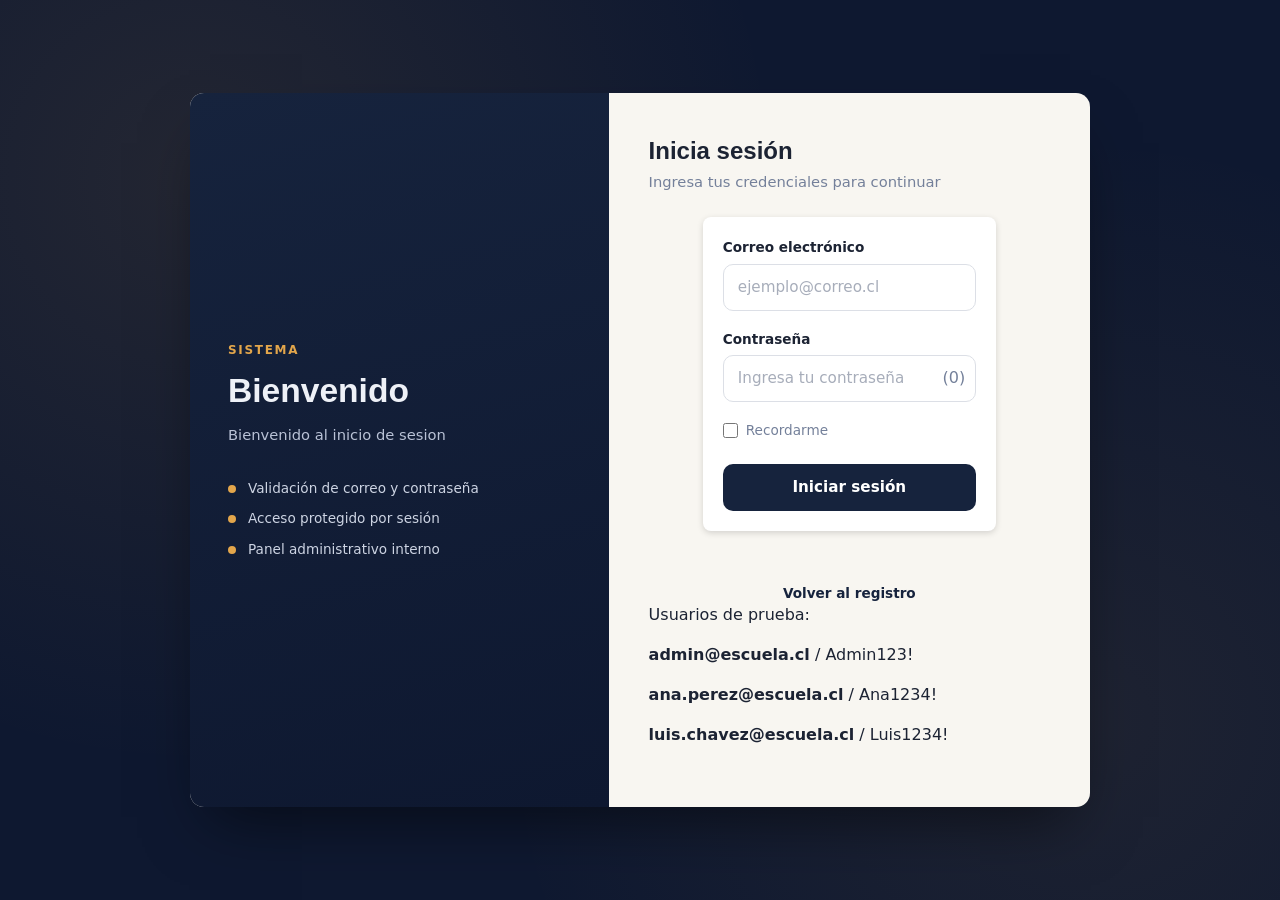
==== login.html @ d3877edc "Commit con Login completo, estilos y js que permiten usuarios entrar" ====
<!DOCTYPE html>
<html lang="es">

<head>
    <meta charset="UTF-8" />
    <meta name="viewport" content="width=device-width, initial-scale=1.0" />
    <title>Sistema Utilería · Iniciar sesión</title>

    <!-- Bootstrap: usado únicamente para el botón de envío -->
    <link href="https://cdn.jsdelivr.net/npm/bootstrap@5.3.3/dist/css/bootstrap.min.css" rel="stylesheet">

    <link rel="stylesheet" href="css/ejercicio9.css" />
</head>

<body>
    <main class="access">
        <section class="access__card" aria-labelledby="loginTitle">
            <div class="access__brand">
                <p class="access__brand-eyebrow">Sistema</p>
                <h1 class="access__brand-title">Bienvenido</h1>
                <p class="access__brand-text">
                    Bienvenido al inicio de sesion
                </p>
                <ul class="access__brand-list">
                    <li>Validación de correo y contraseña</li>
                    <li>Acceso protegido por sesión</li>
                    <li>Panel administrativo interno</li>
                </ul>
            </div>

            <div class="access__form-panel">
                <header class="access__header">
                    <h2 id="loginTitle" class="access__title">Inicia sesión</h2>
                    <p class="access__subtitle">Ingresa tus credenciales para continuar</p>
                </header>

                <form id="loginForm" novalidate>

                    <div class="form-group">
                        <label for="loginCorreo" class="form-label">Correo electrónico</label>
                        <input type="email" id="loginCorreo" class="form-input" placeholder="ejemplo@correo.cl"
                            autocomplete="username" />
                        <span class="form-error" id="loginCorreoError">Correo inválido.</span>
                        <span class="form-ok" id="loginCorreoOk">Correo válido</span>
                    </div>

                    <div class="form-group">
                        <label for="loginPassword" class="form-label">Contraseña</label>
                        <div class="input-wrap">
                            <input type="password" id="loginPassword" class="form-input"
                                placeholder="Ingresa tu contraseña" autocomplete="current-password" />
                            <button type="button" class="input-wrap__toggle" id="togglePassword"
                                aria-label="Mostrar contraseña" aria-pressed="false">
                                (0)
                            </button>
                        </div>
                        <span class="form-error" id="loginPasswordError">No cumple los requisitos.</span>
                        <span class="form-ok" id="loginPasswordOk">Contraseña válida</span>
                    </div>

                    <div class="access__remember">
                        <label class="checkbox">
                            <input type="checkbox" id="recordarme" />
                            <span>Recordarme</span>
                        </label>
                    </div>

                    <div id="loginFeedback" class="access__feedback" role="alert" aria-live="polite"></div>

                    <button type="submit" class="btn btn-primary btn-lg w-100 access__submit" id="btnLogin">
                        Iniciar sesión
                    </button>
                </form>

                <p class="access__footer-link">
                    <a href="index.html" class="footer__link">Volver al registro</a>
                </p>

                <div class="access__demo">
                    <p class="access__demo-title">Usuarios de prueba:</p>
                    <p><strong>admin@escuela.cl</strong> / Admin123!</p>
                    <p><strong>ana.perez@escuela.cl</strong> / Ana1234!</p>
                    <p><strong>luis.chavez@escuela.cl</strong> / Luis1234!</p>
                </div>
            </div>
        </section>
    </main>

    <script src="js/utileria.js"></script>
    <script src="js/login.js"></script>
</body>

</html>
---- css/ejercicio9.css ----
* {
  box-sizing: border-box;
}

body {
  margin: 0;
  font-family: Arial, Helvetica, sans-serif;
  background-color: #f2f2f2;
  color: #333;
}

.container {
  max-width: 700px;
  margin: 0 auto;
  padding: 0 15px;
}

/* Header */
.header {
  background-color: #694a98;
  color: #fff;
  padding: 20px 0;
  text-align: center;
}

.header__title {
  margin: 0;
}

.header__subtitle {
  margin: 5px 0 0 0;
}

/* Titulo del formulario 
*/
.form1__titulo {
  text-align: center;
  margin: 25px 0 10px 0;
}

/* Tarjeta 
*/
.card {
  background-color: #fff;
  padding: 20px;
  border-radius: 8px;
  box-shadow: 0 2px 6px rgba(0, 0, 0, 0.15);
}

/* Formulario 
*/
form {
  max-width: 500px;
  margin: 0 auto 30px auto;
  background-color: #fff;
  padding: 20px;
  border-radius: 8px;
  box-shadow: 0 2px 6px rgba(0, 0, 0, 0.15);
}

.form-group {
  margin-bottom: 18px;
  display: flex;
  flex-direction: column;
}

.form-label {
  margin-bottom: 5px;
  font-weight: bold;
}

.form-input {
  padding: 10px;
  border: 1px solid #ccc;
  border-radius: 5px;
  font-size: 15px;
}

.form-input.is-valid {
  border-color: green;
}

.form-input.is-invalid {
  border-color: red;
}

.form-error {
  color: red;
  font-size: 13px;
  margin-top: 4px;
  display: none;
}

.form-ok {
  color: green;
  font-size: 13px;
  margin-top: 4px;
  display: none;
}

/* Grupo contraseña 
+ boton generar */
.password-group {
  display: flex;
  gap: 8px;
}

.password-group .form-input {
  flex: 1;
}

.btn-generate {
  background-color: #6c757d;
  color: #fff;
  border: none;
  padding: 0 10px;
  border-radius: 5px;
  cursor: pointer;
  font-size: 13px;
}

/* Botones
 */
.btn {
  padding: 10px 15px;
  border: none;
  border-radius: 5px;
  cursor: pointer;
  font-size: 15px;
}

.btn--primary {
  background-color: #2d6cdf;
  color: #fff;
}

.btn--secondary {
  background-color: #6c757d;
  color: #fff;
}

.btn--block {
  width: 100%;
  margin-top: 10px;
}

.modal {
  display: none;
  position: fixed;
  top: 0;
  left: 0;
  width: 100%;
  height: 100%;
  z-index: 100;
}

.modal.is-open {
  display: block;
}

.modal__overlay {
  position: absolute;
  top: 0;
  left: 0;
  width: 100%;
  height: 100%;
  background-color: rgba(0, 0, 0, 0.5);
}

.modal__content {
  position: relative;
  background-color: #fff;
  max-width: 400px;
  margin: 100px auto;
  padding: 25px;
  border-radius: 8px;
  text-align: center;
}

.modal__close {
  position: absolute;
  top: 10px;
  right: 15px;
  border: none;
  background: none;
  font-size: 22px;
  cursor: pointer;
}

.modal__icon {
  font-size: 40px;
}

.modal__title {
  margin: 10px 0;
}

.footer {
  text-align: center;
  padding: 20px 0;
  color: #666;
  font-size: 14px;
}

.footer__link {
  color: #2d6cdf;
  text-decoration: none;
}

@media (max-width: 600px) {
  form,
  .card {
    margin: 15px;
    padding: 15px;
  }

  .password-group {
    flex-direction: column;
  }

  .modal__content {
    margin: 60px 15px;
  }
}
/* ============================================================
   login.css — Sistema Utilería
   Paleta:
     --navy      #16233D  (panel de marca)
     --navy-deep #0E1830  (fondo)
     --cream     #F8F6F1  (panel de formulario)
     --amber     #E3A64B  (acento / foco)
     --ink       #1C2333  (texto principal)
     --muted     #74809A  (texto secundario)
     --error     #D6455D  (error)
     --success   #2FA36B  (éxito)
   Tipografía: Poppins (marca/títulos) + Inter (formulario/UI)
   ============================================================ */

:root {
    --navy: #16233d;
    --navy-deep: #0e1830;
    --cream: #f8f6f1;
    --amber: #e3a64b;
    --ink: #1c2333;
    --muted: #74809a;
    --error: #d6455d;
    --success: #2fa36b;
    --radius: 14px;
}

* {
    box-sizing: border-box;
}

body {
    margin: 0;
    min-height: 100vh;
    font-family: "Inter", system-ui, sans-serif;
    color: var(--ink);
    background:
        radial-gradient(circle at 15% 20%, rgba(227, 166, 75, 0.10), transparent 45%),
        radial-gradient(circle at 85% 80%, rgba(227, 166, 75, 0.08), transparent 45%),
        var(--navy-deep);
    display: flex;
    align-items: center;
    justify-content: center;
    padding: 24px;
}

.access {
    width: 100%;
    display: flex;
    justify-content: center;
}

.access__card {
    width: 100%;
    max-width: 900px;
    display: grid;
    grid-template-columns: 1fr 1.15fr;
    background: var(--cream);
    border-radius: var(--radius);
    overflow: hidden;
    box-shadow: 0 30px 60px -20px rgba(0, 0, 0, 0.55);
}

/* ---------- Panel de marca ---------- */
.access__brand {
    background:
        linear-gradient(165deg, var(--navy) 0%, var(--navy-deep) 100%);
    color: #eef1f7;
    padding: 44px 38px;
    display: flex;
    flex-direction: column;
    justify-content: center;
    gap: 14px;
    position: relative;
}

.access__brand-icon {
    width: 52px;
    height: 52px;
    border-radius: 50%;
    background: rgba(227, 166, 75, 0.14);
    color: var(--amber);
    display: flex;
    align-items: center;
    justify-content: center;
    margin-bottom: 6px;
}

.access__brand-icon svg {
    width: 26px;
    height: 26px;
}

.access__brand-eyebrow {
    margin: 0;
    font-size: 0.75rem;
    letter-spacing: 0.14em;
    text-transform: uppercase;
    color: var(--amber);
    font-weight: 600;
}

.access__brand-title {
    margin: 0;
    font-family: "Poppins", sans-serif;
    font-size: 2.1rem;
    font-weight: 700;
    line-height: 1.1;
}

.access__brand-text {
    margin: 0;
    color: #b9c2d6;
    font-size: 0.92rem;
    line-height: 1.5;
    max-width: 30ch;
}

.access__brand-list {
    list-style: none;
    margin: 18px 0 0;
    padding: 0;
    display: flex;
    flex-direction: column;
    gap: 10px;
}

.access__brand-list li {
    position: relative;
    padding-left: 20px;
    font-size: 0.85rem;
    color: #cdd4e3;
}

.access__brand-list li::before {
    content: "";
    position: absolute;
    left: 0;
    top: 7px;
    width: 8px;
    height: 8px;
    border-radius: 50%;
    background: var(--amber);
}

/* ---------- Panel de formulario ---------- */
.access__form-panel {
    padding: 44px 40px;
    display: flex;
    flex-direction: column;
    justify-content: center;
}

.access__header {
    margin-bottom: 24px;
}

.access__title {
    font-family: "Poppins", sans-serif;
    font-size: 1.5rem;
    font-weight: 600;
    margin: 0 0 6px;
    color: var(--ink);
}

.access__subtitle {
    margin: 0;
    color: var(--muted);
    font-size: 0.92rem;
}

.form-group {
    margin-bottom: 18px;
    display: flex;
    flex-direction: column;
}

.form-label {
    font-size: 0.85rem;
    font-weight: 600;
    color: var(--ink);
    margin-bottom: 6px;
}

.form-input {
    font-family: inherit;
    font-size: 0.95rem;
    padding: 11px 14px;
    border-radius: 10px;
    border: 1.5px solid #dcdfe6;
    background: #fff;
    color: var(--ink);
    outline: none;
    transition: border-color 0.15s ease, box-shadow 0.15s ease;
    width: 100%;
}

.form-input::placeholder {
    color: #a7adba;
}

/* Foco visible en todos los campos */
.form-input:focus,
.checkbox input:focus-visible,
.access__submit:focus-visible,
.input-wrap__toggle:focus-visible {
    border-color: var(--amber);
    box-shadow: 0 0 0 4px rgba(227, 166, 75, 0.22);
}

.form-input.is-invalid {
    border-color: var(--error);
}

.form-input.is-invalid:focus {
    box-shadow: 0 0 0 4px rgba(214, 69, 93, 0.16);
}

.form-input.is-valid {
    border-color: var(--success);
}

.form-input.is-valid:focus {
    box-shadow: 0 0 0 4px rgba(47, 163, 107, 0.16);
}

.form-error {
    display: none;
    color: var(--error);
    font-size: 0.8rem;
    margin-top: 6px;
    font-weight: 500;
}

.form-ok {
    display: none;
    color: var(--success);
    font-size: 0.8rem;
    margin-top: 6px;
    font-weight: 500;
}

.input-wrap {
    position: relative;
    display: flex;
}

.input-wrap .form-input {
    padding-right: 42px;
}

.input-wrap__toggle {
    position: absolute;
    right: 6px;
    top: 50%;
    transform: translateY(-50%);
    background: none;
    border: none;
    color: var(--muted);
    width: 32px;
    height: 32px;
    border-radius: 8px;
    display: flex;
    align-items: center;
    justify-content: center;
    cursor: pointer;
}

.input-wrap__toggle:hover {
    color: var(--ink);
    background: rgba(0, 0, 0, 0.04);
}

.input-wrap__toggle svg {
    width: 19px;
    height: 19px;
}

.access__remember {
    margin-bottom: 18px;
}

.checkbox {
    display: flex;
    align-items: center;
    gap: 8px;
    font-size: 0.85rem;
    color: var(--muted);
    cursor: pointer;
}

.checkbox input {
    width: 15px;
    height: 15px;
    accent-color: var(--amber);
}

.access__feedback {
    min-height: 0;
    font-size: 0.85rem;
    font-weight: 500;
    margin-bottom: 4px;
}

.access__feedback.is-error {
    color: var(--error);
    min-height: 20px;
    margin-bottom: 12px;
}

.access__feedback.is-success {
    color: var(--success);
    min-height: 20px;
    margin-bottom: 12px;
}

/* ---------- Botón (Bootstrap + overrides de marca) ---------- */
.access__submit.btn.btn-primary {
    background-color: var(--navy);
    border-color: var(--navy);
    border-radius: 10px;
    padding: 12px 0;
    font-weight: 600;
    font-size: 0.95rem;
    margin-top: 6px;
    transition: background-color 0.15s ease, transform 0.1s ease;
}

.access__submit.btn.btn-primary:hover {
    background-color: var(--navy-deep);
    border-color: var(--navy-deep);
}

.access__submit.btn.btn-primary:active {
    transform: translateY(1px);
}

.access__submit.btn.btn-primary:disabled {
    opacity: 0.7;
}

.access__footer-link {
    text-align: center;
    margin: 22px 0 0;
    font-size: 0.85rem;
}

.footer__link {
    color: var(--navy);
    font-weight: 600;
    text-decoration: none;
}

.footer__link:hover {
    text-decoration: underline;
}

/* ---------- Responsive ---------- */
@media (max-width: 760px) {
    .access__card {
        grid-template-columns: 1fr;
    }

    .access__brand {
        padding: 32px 28px;
    }

    .access__brand-title {
        font-size: 1.7rem;
    }

    .access__form-panel {
        padding: 34px 26px;
    }
}
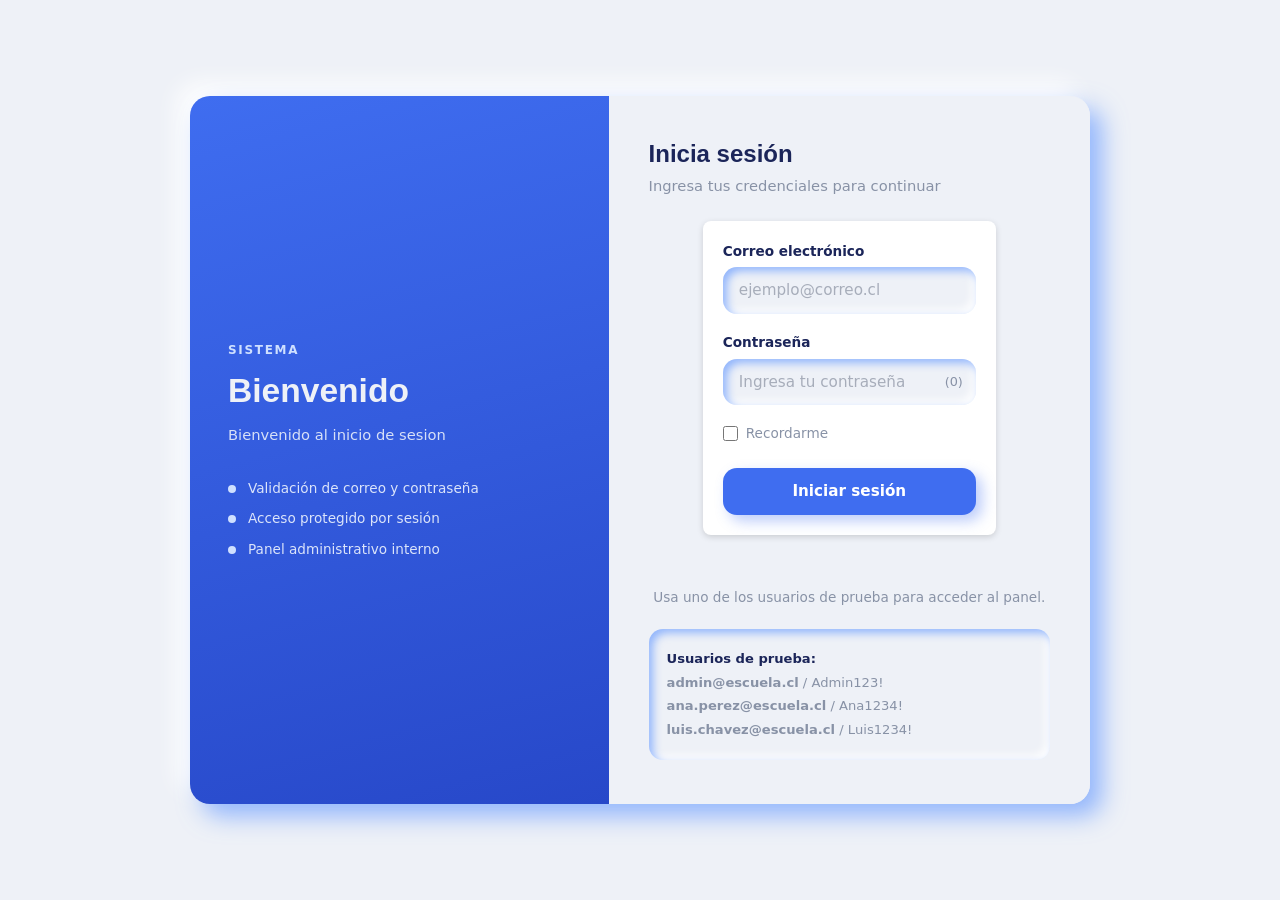
==== commit 302dfae2: "Cambios en el login en estilos de componentes" ====
--- a/login.html
+++ b/login.html
@@ -7,9 +7,9 @@
     <title>Sistema Utilería · Iniciar sesión</title>
 
     <!-- Bootstrap: usado únicamente para el botón de envío -->
-    <link href="https://cdn.jsdelivr.net/npm/bootstrap@5.3.3/dist/css/bootstrap.min.css" rel="stylesheet">
+    <link href="https://cdn.jsdelivr.net/npm/bootstrap@5.3.8/dist/css/bootstrap.min.css" rel="stylesheet">
 
-    <link rel="stylesheet" href="css/ejercicio9.css" />
+    <link rel="stylesheet" href="css/login.css" />
 </head>
 
 <body>
@@ -73,7 +73,7 @@
                 </form>
 
                 <p class="access__footer-link">
-                    <a href="index.html" class="footer__link">Volver al registro</a>
+                    Usa uno de los usuarios de prueba para acceder al panel.
                 </p>
 
                 <div class="access__demo">
--- a/css/login.css
+++ b/css/login.css
@@ -0,0 +1,942 @@
+
+* {
+  box-sizing: border-box;
+}
+
+body {
+  margin: 0;
+  font-family: Arial, Helvetica, sans-serif;
+  background-color: #f2f2f2;
+  color: #333;
+}
+
+.container {
+  max-width: 700px;
+  margin: 0 auto;
+  padding: 0 15px;
+  
+}
+
+/* Header */
+.header {
+  background-color: #e6f9ff;
+  color: #fff;
+  padding: 20px 0;
+  text-align: center;
+}
+
+.header__title {
+  margin: 0;
+}
+
+.header__subtitle {
+  margin: 5px 0 0 0;
+}
+
+/* Titulo del formulario 
+*/
+.form1__titulo {
+  text-align: center;
+  margin: 25px 0 10px 0;
+}
+
+/* Tarjeta 
+*/
+.card {
+  background-color: #fff;
+  padding: 20px;
+  border-radius: 8px;
+  box-shadow: 0 2px 6px rgba(0, 0, 0, 0.15);
+}
+
+/* Formulario 
+*/
+form {
+  max-width: 500px;
+  margin: 0 auto 30px auto;
+  background-color: #fff;
+  padding: 20px;
+  border-radius: 8px;
+  box-shadow: 0 2px 6px rgba(0, 0, 0, 0.15);
+}
+
+.form-group {
+  margin-bottom: 18px;
+  display: flex;
+  flex-direction: column;
+}
+
+.form-label {
+  margin-bottom: 5px;
+  font-weight: bold;
+}
+
+.form-input {
+  padding: 10px;
+  border: 1px solid #ccc;
+  border-radius: 5px;
+  font-size: 15px;
+}
+
+.form-input.is-valid {
+  border-color: green;
+}
+
+.form-input.is-invalid {
+  border-color: red;
+}
+
+.form-error {
+  color: red;
+  font-size: 13px;
+  margin-top: 4px;
+  display: none;
+}
+
+.form-ok {
+  color: green;
+  font-size: 13px;
+  margin-top: 4px;
+  display: none;
+}
+
+/* Grupo contraseña 
++ boton generar */
+.password-group {
+  display: flex;
+  gap: 8px;
+}
+
+.password-group .form-input {
+  flex: 1;
+}
+
+.btn-generate {
+  background-color: #6c757d;
+  color: #fff;
+  border: none;
+  padding: 0 10px;
+  border-radius: 5px;
+  cursor: pointer;
+  font-size: 13px;
+}
+
+/* Botones
+ */
+.btn {
+  padding: 10px 15px;
+  border: none;
+  border-radius: 5px;
+  cursor: pointer;
+  font-size: 15px;
+}
+
+.btn--primary {
+  background-color: #2d6cdf;
+  color: #fff;
+}
+
+.btn--secondary {
+  background-color: #6c757d;
+  color: #fff;
+}
+
+.btn--block {
+  width: 100%;
+  margin-top: 10px;
+}
+
+.modal {
+  display: none;
+  position: fixed;
+  top: 0;
+  left: 0;
+  width: 100%;
+  height: 100%;
+  z-index: 100;
+}
+
+.modal.is-open {
+  display: block;
+}
+
+.modal__overlay {
+  position: absolute;
+  top: 0;
+  left: 0;
+  width: 100%;
+  height: 100%;
+  background-color: rgba(0, 0, 0, 0.5);
+}
+
+.modal__content {
+  position: relative;
+  background-color: #fff;
+  max-width: 400px;
+  margin: 100px auto;
+  padding: 25px;
+  border-radius: 8px;
+  text-align: center;
+}
+
+.modal__close {
+  position: absolute;
+  top: 10px;
+  right: 15px;
+  border: none;
+  background: none;
+  font-size: 22px;
+  cursor: pointer;
+}
+
+.modal__icon {
+  font-size: 40px;
+}
+
+.modal__title {
+  margin: 10px 0;
+}
+
+.footer {
+  text-align: center;
+  padding: 20px 0;
+  color: #666;
+  font-size: 14px;
+}
+
+.footer__link {
+  color: #2f78ff;
+  text-decoration: none;
+}
+
+@media (max-width: 600px) {
+  form,
+  .card {
+    margin: 15px;
+    padding: 15px;
+  }
+
+  .password-group {
+    flex-direction: column;
+  }
+
+  .modal__content {
+    margin: 60px 15px;
+  }
+}
+/* ============================================================
+   login.css — Sistema Utilería
+   Paleta:
+     --navy      #16233D  (panel de marca)
+     --navy-deep #0E1830  (fondo)
+     --cream     #F8F6F1  (panel de formulario)
+     --amber     #E3A64B  (acento / foco)
+     --ink       #1C2333  (texto principal)
+     --muted     #74809A  (texto secundario)
+     --error     #D6455D  (error)
+     --success   #2FA36B  (éxito)
+   Tipografía: Poppins (marca/títulos) + Inter (formulario/UI)
+   ============================================================ */
+
+:root {
+    --navy: #16233d;
+    --navy-deep: #0e1830;
+    --cream: #f8f6f1;
+    --amber: #e3a64b;
+    --ink: #1c2333;
+    --muted: #74809a;
+    --error: #d6455d;
+    --success: #2fa36b;
+    --radius: 14px;
+}
+
+* {
+    box-sizing: border-box;
+}
+
+body {
+    margin: 0;
+    min-height: 100vh;
+    font-family: "Inter", system-ui, sans-serif;
+    color: var(--ink);
+    background:
+        radial-gradient(circle at 15% 20%, rgba(227, 166, 75, 0.10), transparent 45%),
+        radial-gradient(circle at 85% 80%, rgba(227, 166, 75, 0.08), transparent 45%),
+        var(--navy-deep);
+    display: flex;
+    align-items: center;
+    justify-content: center;
+    padding: 24px;
+}
+
+.access {
+    width: 100%;
+    display: flex;
+    justify-content: center;
+}
+
+.access__card {
+    width: 100%;
+    max-width: 900px;
+    display: grid;
+    grid-template-columns: 1fr 1.15fr;
+    background: var(--cream);
+    border-radius: var(--radius);
+    overflow: hidden;
+    box-shadow: 0 30px 60px -20px rgba(0, 0, 0, 0.55);
+}
+
+/* ---------- Panel de marca ---------- */
+.access__brand {
+    background:
+        linear-gradient(165deg, var(--navy) 0%, var(--navy-deep) 100%);
+    color: #eef1f7;
+    padding: 44px 38px;
+    display: flex;
+    flex-direction: column;
+    justify-content: center;
+    gap: 14px;
+    position: relative;
+}
+
+.access__brand-icon {
+    width: 52px;
+    height: 52px;
+    border-radius: 50%;
+    background: rgba(227, 166, 75, 0.14);
+    color: var(--amber);
+    display: flex;
+    align-items: center;
+    justify-content: center;
+    margin-bottom: 6px;
+}
+
+.access__brand-icon svg {
+    width: 26px;
+    height: 26px;
+}
+
+.access__brand-eyebrow {
+    margin: 0;
+    font-size: 0.75rem;
+    letter-spacing: 0.14em;
+    text-transform: uppercase;
+    color: var(--amber);
+    font-weight: 600;
+}
+
+.access__brand-title {
+    margin: 0;
+    font-family: "Poppins", sans-serif;
+    font-size: 2.1rem;
+    font-weight: 700;
+    line-height: 1.1;
+}
+
+.access__brand-text {
+    margin: 0;
+    color: #b9c2d6;
+    font-size: 0.92rem;
+    line-height: 1.5;
+    max-width: 30ch;
+}
+
+.access__brand-list {
+    list-style: none;
+    margin: 18px 0 0;
+    padding: 0;
+    display: flex;
+    flex-direction: column;
+    gap: 10px;
+}
+
+.access__brand-list li {
+    position: relative;
+    padding-left: 20px;
+    font-size: 0.85rem;
+    color: #cdd4e3;
+}
+
+.access__brand-list li::before {
+    content: "";
+    position: absolute;
+    left: 0;
+    top: 7px;
+    width: 8px;
+    height: 8px;
+    border-radius: 50%;
+    background: var(--amber);
+}
+
+/* ---------- Panel de formulario ---------- */
+.access__form-panel {
+    padding: 44px 40px;
+    display: flex;
+    flex-direction: column;
+    justify-content: center;
+}
+
+.access__header {
+    margin-bottom: 24px;
+}
+
+.access__title {
+    font-family: "Poppins", sans-serif;
+    font-size: 1.5rem;
+    font-weight: 600;
+    margin: 0 0 6px;
+    color: var(--ink);
+}
+
+.access__subtitle {
+    margin: 0;
+    color: var(--muted);
+    font-size: 0.92rem;
+}
+
+.form-group {
+    margin-bottom: 18px;
+    display: flex;
+    flex-direction: column;
+}
+
+.form-label {
+    font-size: 0.85rem;
+    font-weight: 600;
+    color: var(--ink);
+    margin-bottom: 6px;
+}
+
+.form-input {
+    font-family: inherit;
+    font-size: 0.95rem;
+    padding: 11px 14px;
+    border-radius: 10px;
+    border: 1.5px solid #dcdfe6;
+    background: #fff;
+    color: var(--ink);
+    outline: none;
+    transition: border-color 0.15s ease, box-shadow 0.15s ease;
+    width: 100%;
+}
+
+.form-input::placeholder {
+    color: #a7adba;
+}
+
+/* Foco visible en todos los campos */
+.form-input:focus,
+.checkbox input:focus-visible,
+.access__submit:focus-visible,
+.input-wrap__toggle:focus-visible {
+    border-color: var(--amber);
+    box-shadow: 0 0 0 4px rgba(227, 166, 75, 0.22);
+}
+
+.form-input.is-invalid {
+    border-color: var(--error);
+}
+
+.form-input.is-invalid:focus {
+    box-shadow: 0 0 0 4px rgba(214, 69, 93, 0.16);
+}
+
+.form-input.is-valid {
+    border-color: var(--success);
+}
+
+.form-input.is-valid:focus {
+    box-shadow: 0 0 0 4px rgba(47, 163, 107, 0.16);
+}
+
+.form-error {
+    display: none;
+    color: var(--error);
+    font-size: 0.8rem;
+    margin-top: 6px;
+    font-weight: 500;
+}
+
+.form-ok {
+    display: none;
+    color: var(--success);
+    font-size: 0.8rem;
+    margin-top: 6px;
+    font-weight: 500;
+}
+
+.input-wrap {
+    position: relative;
+    display: flex;
+}
+
+.input-wrap .form-input {
+    padding-right: 42px;
+}
+
+.input-wrap__toggle {
+    position: absolute;
+    right: 6px;
+    top: 50%;
+    transform: translateY(-50%);
+    background: none;
+    border: none;
+    color: var(--muted);
+    width: 32px;
+    height: 32px;
+    border-radius: 8px;
+    display: flex;
+    align-items: center;
+    justify-content: center;
+    cursor: pointer;
+}
+
+.input-wrap__toggle:hover {
+    color: var(--ink);
+    background: rgba(0, 0, 0, 0.04);
+}
+
+.input-wrap__toggle svg {
+    width: 19px;
+    height: 19px;
+}
+
+.access__remember {
+    margin-bottom: 18px;
+}
+
+.checkbox {
+    display: flex;
+    align-items: center;
+    gap: 8px;
+    font-size: 0.85rem;
+    color: var(--muted);
+    cursor: pointer;
+}
+
+.checkbox input {
+    width: 15px;
+    height: 15px;
+    accent-color: var(--amber);
+}
+
+.access__feedback {
+    min-height: 0;
+    font-size: 0.85rem;
+    font-weight: 500;
+    margin-bottom: 4px;
+}
+
+.access__feedback.is-error {
+    color: var(--error);
+    min-height: 20px;
+    margin-bottom: 12px;
+}
+
+.access__feedback.is-success {
+    color: var(--success);
+    min-height: 20px;
+    margin-bottom: 12px;
+}
+
+/* ---------- Botón (Bootstrap + overrides de marca) ---------- */
+.access__submit.btn.btn-primary {
+    background-color: var(--navy);
+    border-color: var(--navy);
+    border-radius: 10px;
+    padding: 12px 0;
+    font-weight: 600;
+    font-size: 0.95rem;
+    margin-top: 6px;
+    transition: background-color 0.15s ease, transform 0.1s ease;
+}
+
+.access__submit.btn.btn-primary:hover {
+    background-color: var(--navy-deep);
+    border-color: var(--navy-deep);
+}
+
+.access__submit.btn.btn-primary:active {
+    transform: translateY(1px);
+}
+
+.access__submit.btn.btn-primary:disabled {
+    opacity: 0.7;
+}
+
+.access__footer-link {
+    text-align: center;
+    margin: 22px 0 0;
+    font-size: 0.85rem;
+}
+
+.footer__link {
+    color: var(--navy);
+    font-weight: 600;
+    text-decoration: none;
+}
+
+.footer__link:hover {
+    text-decoration: underline;
+}
+
+/* ---------- Responsive ---------- */
+@media (max-width: 760px) {
+    .access__card {
+        grid-template-columns: 1fr;
+    }
+
+    .access__brand {
+        padding: 32px 28px;
+    }
+
+    .access__brand-title {
+        font-size: 1.7rem;
+    }
+
+    .access__form-panel {
+        padding: 34px 26px;
+    }
+}
+:root {
+    --bg: #eef1f7;
+    --shadow-dark: #6095ffa6;
+    --shadow-light: #ffffff;
+    --accent: #3f6df0;
+    --accent-deep: #2748c9;
+    --accent-soft: #e4ebff;
+    --text-primary: #1b2559;
+    --text-muted: #8892a6;
+    --success: #2fa774;
+    --error: #e0554f;
+    --radius-lg: 20px;
+    --radius-md: 14px;
+}
+
+* {
+    box-sizing: border-box;
+}
+
+body {
+    margin: 0;
+    min-height: 100vh;
+    font-family: 'Inter', system-ui, sans-serif;
+    color: var(--text-primary);
+    background: var(--bg);
+    display: flex;
+    align-items: center;
+    justify-content: center;
+    padding: 24px;
+}
+
+.access {
+    width: 100%;
+    display: flex;
+    justify-content: center;
+}
+
+.access__card {
+    width: 100%;
+    max-width: 900px;
+    display: grid;
+    grid-template-columns: 1fr 1.15fr;
+    background: var(--bg);
+    border-radius: var(--radius-lg);
+    overflow: hidden;
+    box-shadow: 12px 12px 24px var(--shadow-dark), -12px -12px 24px var(--shadow-light);
+}
+
+.access__brand {
+    background: linear-gradient(165deg, var(--accent) 0%, var(--accent-deep) 100%);
+    color: #eef1f7;
+    padding: 44px 38px;
+    display: flex;
+    flex-direction: column;
+    justify-content: center;
+    gap: 14px;
+}
+
+.access__brand-eyebrow {
+    margin: 0;
+    font-size: 0.75rem;
+    letter-spacing: 0.14em;
+    text-transform: uppercase;
+    color: #cfe0ff;
+    font-weight: 600;
+}
+
+.access__brand-title {
+    margin: 0;
+    font-family: 'Poppins', sans-serif;
+    font-size: 2.1rem;
+    font-weight: 700;
+    line-height: 1.1;
+}
+
+.access__brand-text {
+    margin: 0;
+    color: #d7e0f7;
+    font-size: 0.92rem;
+    line-height: 1.5;
+    max-width: 30ch;
+}
+
+.access__brand-list {
+    list-style: none;
+    margin: 18px 0 0;
+    padding: 0;
+    display: flex;
+    flex-direction: column;
+    gap: 10px;
+}
+
+.access__brand-list li {
+    position: relative;
+    padding-left: 20px;
+    font-size: 0.85rem;
+    color: #dbe4fa;
+}
+
+.access__brand-list li::before {
+    content: "";
+    position: absolute;
+    left: 0;
+    top: 7px;
+    width: 8px;
+    height: 8px;
+    border-radius: 50%;
+    background: #cfe0ff;
+}
+
+.access__form-panel {
+    padding: 44px 40px;
+    display: flex;
+    flex-direction: column;
+    justify-content: center;
+    background: var(--bg);
+}
+
+.access__header {
+    margin-bottom: 24px;
+}
+
+.access__title {
+    font-family: 'Poppins', sans-serif;
+    font-size: 1.5rem;
+    font-weight: 600;
+    margin: 0 0 6px;
+    color: var(--text-primary);
+}
+
+.access__subtitle {
+    margin: 0;
+    color: var(--text-muted);
+    font-size: 0.92rem;
+}
+
+.form-group {
+    margin-bottom: 18px;
+    display: flex;
+    flex-direction: column;
+}
+
+.form-label {
+    font-size: 0.85rem;
+    font-weight: 600;
+    color: var(--text-primary);
+    margin-bottom: 6px;
+}
+
+.form-input {
+    font-family: inherit;
+    font-size: 0.95rem;
+    padding: 12px 16px;
+    border-radius: var(--radius-md);
+    border: none;
+    background: var(--bg);
+    color: var(--text-primary);
+    outline: none;
+    width: 100%;
+    box-shadow: inset 4px 4px 8px var(--shadow-dark), inset -4px -4px 8px var(--shadow-light);
+    transition: box-shadow 0.15s ease;
+}
+
+.form-input::placeholder {
+    color: #a7adba;
+}
+
+.form-input:focus {
+    box-shadow: inset 4px 4px 8px var(--shadow-dark), inset -4px -4px 8px var(--shadow-light), 0 0 0 3px var(--accent-soft);
+}
+
+.form-input.is-invalid {
+    box-shadow: inset 4px 4px 8px var(--shadow-dark), inset -4px -4px 8px var(--shadow-light), 0 0 0 2px var(--error);
+}
+
+.form-input.is-valid {
+    box-shadow: inset 4px 4px 8px var(--shadow-dark), inset -4px -4px 8px var(--shadow-light), 0 0 0 2px var(--success);
+}
+
+.form-error {
+    display: none;
+    color: var(--error);
+    font-size: 0.8rem;
+    margin-top: 6px;
+    font-weight: 500;
+}
+
+.form-ok {
+    display: none;
+    color: var(--success);
+    font-size: 0.8rem;
+    margin-top: 6px;
+    font-weight: 500;
+}
+
+.input-wrap {
+    position: relative;
+    display: flex;
+}
+
+.input-wrap .form-input {
+    padding-right: 42px;
+}
+
+.input-wrap__toggle {
+    position: absolute;
+    right: 6px;
+    top: 50%;
+    transform: translateY(-50%);
+    background: none;
+    border: none;
+    color: var(--text-muted);
+    width: 32px;
+    height: 32px;
+    border-radius: 8px;
+    display: flex;
+    align-items: center;
+    justify-content: center;
+    cursor: pointer;
+    font-size: 0.8rem;
+}
+
+.input-wrap__toggle:hover {
+    color: var(--accent);
+    background: var(--accent-soft);
+}
+
+.access__remember {
+    margin-bottom: 18px;
+}
+
+.checkbox {
+    display: flex;
+    align-items: center;
+    gap: 8px;
+    font-size: 0.85rem;
+    color: var(--text-muted);
+    cursor: pointer;
+}
+
+.checkbox input {
+    width: 15px;
+    height: 15px;
+    accent-color: var(--accent);
+}
+
+.access__feedback {
+    min-height: 0;
+    font-size: 0.85rem;
+    font-weight: 500;
+    margin-bottom: 4px;
+}
+
+.access__feedback.is-error {
+    color: var(--error);
+    min-height: 20px;
+    margin-bottom: 12px;
+}
+
+.access__feedback.is-success {
+    color: var(--success);
+    min-height: 20px;
+    margin-bottom: 12px;
+}
+
+.access__submit.btn.btn-primary {
+    background-color: var(--accent);
+    border: none;
+    border-radius: var(--radius-md);
+    padding: 12px 0;
+    font-weight: 600;
+    font-size: 0.95rem;
+    margin-top: 6px;
+    box-shadow: 6px 6px 14px rgba(63, 109, 240, 0.35);
+    transition: transform 0.12s ease, background-color 0.15s ease;
+}
+
+.access__submit.btn.btn-primary:hover {
+    background-color: var(--accent-deep);
+}
+
+.access__submit.btn.btn-primary:active {
+    transform: translateY(1px);
+}
+
+.access__submit.btn.btn-primary:disabled {
+    opacity: 0.7;
+}
+
+.access__footer-link {
+    text-align: center;
+    margin: 22px 0 0;
+    font-size: 0.85rem;
+    color: var(--text-muted);
+}
+
+.footer__link {
+    color: var(--accent);
+    font-weight: 600;
+    text-decoration: none;
+}
+
+.footer__link:hover {
+    text-decoration: underline;
+}
+
+.access__demo {
+    margin-top: 22px;
+    padding: 16px 18px;
+    border-radius: var(--radius-md);
+    background: var(--bg);
+    box-shadow: inset 4px 4px 8px var(--shadow-dark), inset -4px -4px 8px var(--shadow-light);
+    font-size: 0.82rem;
+    color: var(--text-muted);
+}
+
+.access__demo p {
+    margin: 4px 0;
+}
+
+.access__demo-title {
+    font-weight: 600;
+    color: var(--text-primary);
+}
+
+@media (max-width: 760px) {
+    .access__card {
+        grid-template-columns: 1fr;
+    }
+
+    .access__brand {
+        padding: 32px 28px;
+    }
+
+    .access__brand-title {
+        font-size: 1.7rem;
+    }
+
+    .access__form-panel {
+        padding: 34px 26px;
+    }
+}
